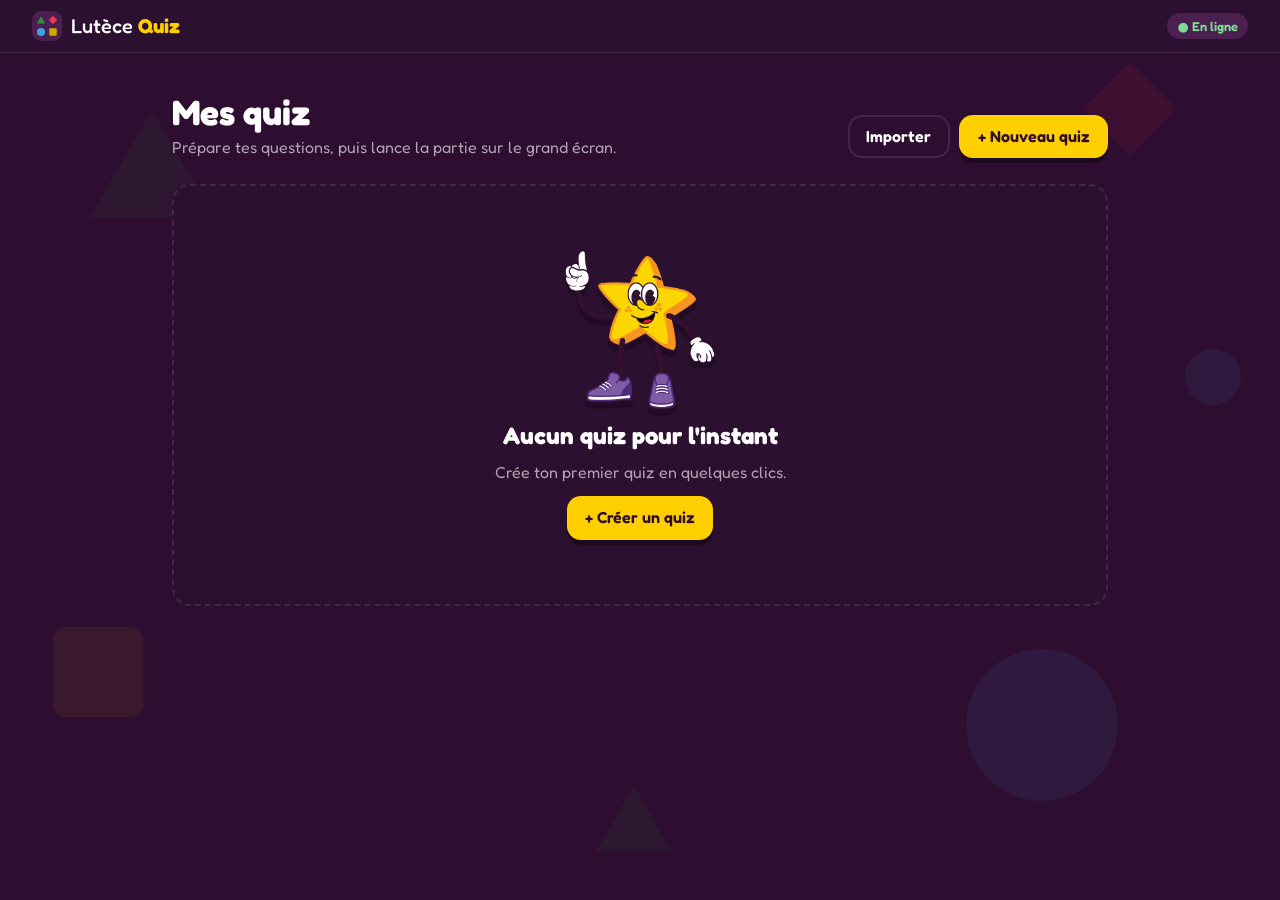
==== index.html @ 1f240696 "Add files via upload" ====
<!doctype html>
<html lang="fr">
<head>
  <meta charset="utf-8">
  <meta name="viewport" content="width=device-width,initial-scale=1">
  <title>Lutèce Quiz · Admin</title>
  <link rel="preconnect" href="https://fonts.googleapis.com">
  <link rel="preconnect" href="https://fonts.gstatic.com" crossorigin>
  <link href="https://fonts.googleapis.com/css2?family=Fredoka:wght@400;500;600;700&display=swap" rel="stylesheet">
  <style>
/* ───────────── Lutèce Quiz · flat & fun ───────────── */
:root {
  --bg: #2e0e30;
  --panel: #2c1030;
  --panel-2: #3d1842;
  --panel-3: #4b2051;
  --line: rgba(255, 255, 255, .10);
  --ink: #fff;
  --muted: rgba(255, 255, 255, .62);
  --accent: #ffcf00;
  --accent-ink: #2e0e30;
  --c-green: #2e8e43;
  --c-red: #e8384f;
  --c-blue: #3fa3e0;
  --c-gold: #cfa800;
  --r: 18px;
  --drop: 0 5px 0 rgba(0, 0, 0, .35);
}
*, *::before, *::after { box-sizing: border-box; }
html, body { margin: 0; }
body {
  min-height: 100vh;
  background: var(--bg);
  color: var(--ink);
  font-family: 'Fredoka', system-ui, sans-serif;
  font-size: 16px;
  line-height: 1.35;
  -webkit-font-smoothing: antialiased;
}
h1, h2, h3 { margin: 0; font-weight: 700; line-height: 1.1; }
p { margin: 0; }
.muted { color: var(--muted); }
.spacer { flex: 1; }
.row { display: flex; gap: .6rem; align-items: center; flex-wrap: wrap; }
.row.end { justify-content: flex-end; }
.ic { width: 1.15em; height: 1.15em; flex: none; }
.shape { width: 1em; height: 1em; flex: none; }

/* décor flottant */
.decor { position: fixed; inset: 0; overflow: hidden; pointer-events: none; z-index: 0; }
.decor span { position: absolute; opacity: .08; animation: drift 16s ease-in-out infinite alternate; }
.decor .shape { width: 100%; height: 100%; }
@keyframes drift { to { transform: translateY(-40px) rotate(30deg); } }
#app, #stage, #bar { position: relative; z-index: 1; }

/* boutons */
.btn {
  font: inherit; font-weight: 600; border: 0; border-radius: 14px;
  padding: .7em 1.15em; background: var(--panel-3); color: var(--ink);
  box-shadow: var(--drop); cursor: pointer; text-decoration: none;
  display: inline-flex; align-items: center; justify-content: center; gap: .5em;
  transition: transform .08s, box-shadow .08s, filter .15s;
}
.btn:hover { filter: brightness(1.1); }
.btn:active { transform: translateY(4px); box-shadow: 0 1px 0 rgba(0, 0, 0, .35); }
.btn.primary { background: var(--accent); color: var(--accent-ink); }
.btn.ghost { background: transparent; box-shadow: inset 0 0 0 2px var(--line); }
.btn.ghost:active { transform: none; }
.btn.sm { padding: .5em .85em; font-size: .9rem; border-radius: 12px; }
.btn.big { width: 100%; font-size: 1.3rem; padding: .85em; }
.btn:disabled { opacity: .35; pointer-events: none; }
.icon-btn {
  font: inherit; border: 0; background: transparent; color: var(--muted);
  width: 36px; height: 36px; border-radius: 10px; display: inline-grid; place-items: center; cursor: pointer;
}
.icon-btn:hover { background: var(--panel-3); color: var(--ink); }
.icon-btn:disabled { opacity: .25; pointer-events: none; }

/* champs */
input, textarea, select {
  font: inherit; color: var(--ink); background: var(--panel-2);
  border: 2px solid transparent; border-radius: 12px; padding: .65em .85em;
  outline: none; width: 100%; transition: border-color .15s;
}
input::placeholder, textarea::placeholder { color: rgba(255, 255, 255, .38); }
input:focus, textarea:focus, select:focus { border-color: var(--accent); }
textarea { resize: vertical; }
select { width: auto; padding: .4em .6em; cursor: pointer; }

/* logo */
.logo { display: inline-grid; grid-template-columns: 1fr 1fr; gap: 2px; width: 30px; height: 30px; padding: 4px; background: var(--panel-3); border-radius: 9px; flex: none; }
.logo i { display: grid; place-items: center; }
.logo .shape { width: 100%; height: 100%; }
.brand { display: flex; align-items: center; gap: .55rem; color: var(--ink); text-decoration: none; font-size: 1.25rem; font-weight: 500; }
.brand b { color: var(--accent); font-weight: 700; }

/* ═════════════ ADMIN ═════════════ */
.topbar {
  position: sticky; top: 0; z-index: 5; display: flex; align-items: center; gap: .8rem;
  padding: .7rem clamp(1rem, 3vw, 2rem); background: var(--panel); border-bottom: 1px solid var(--line);
}
.mode-pill { font-size: .8rem; font-weight: 600; padding: .35em .8em; border-radius: 99px; background: var(--panel-3); white-space: nowrap; }
.mode-pill.firebase { color: #7fdc95; }
.mode-pill.local { color: var(--accent); }
.title-input { flex: 1; max-width: 520px; font-size: 1.15rem; font-weight: 600; background: transparent; }
.title-input:hover { background: var(--panel-2); }
.save-state { font-size: .85rem; color: var(--muted); white-space: nowrap; }

.wrap { max-width: 1000px; margin: 0 auto; padding: clamp(1.2rem, 4vw, 2.5rem) clamp(1rem, 3vw, 2rem) 5rem; }
.list-head { display: flex; justify-content: space-between; align-items: flex-end; gap: 1rem; flex-wrap: wrap; margin-bottom: 1.6rem; }
.list-head h1 { font-size: 2.2rem; margin-bottom: .3rem; }

.grid { display: grid; grid-template-columns: repeat(auto-fill, minmax(280px, 1fr)); gap: 1rem; }
.qz {
  background: var(--panel); border: 1px solid var(--line); border-radius: var(--r); padding: 1.1rem;
  display: flex; flex-direction: column; gap: .55rem; box-shadow: var(--drop); transition: transform .15s;
}
.qz:hover { transform: translateY(-3px); }
.qz-band { display: flex; gap: 6px; margin-bottom: .3rem; }
.qz-band i { width: 30px; height: 30px; border-radius: 8px; display: grid; place-items: center; color: #fff; }
.qz-band .shape { width: 15px; height: 15px; }
.qz h3 { font-size: 1.3rem; overflow-wrap: anywhere; }
.qz-actions { display: flex; align-items: center; gap: .4rem; margin-top: auto; padding-top: .5rem; }
.tag { align-self: flex-start; font-size: .78rem; font-weight: 600; padding: .25em .7em; border-radius: 99px; }
.tag.ok { background: rgba(46, 142, 67, .25); color: #7fdc95; }
.tag.warn { background: rgba(255, 207, 0, .15); color: var(--accent); }
.empty {
  text-align: center; padding: 4rem 1rem; display: grid; justify-items: center; gap: .8rem;
  background: var(--panel); border-radius: var(--r); border: 2px dashed var(--line);
}
.empty .logo { width: 64px; height: 64px; padding: 8px; border-radius: 16px; }

.editor { display: grid; gap: 1.1rem; }
.qe {
  background: var(--panel); border: 1px solid var(--line); border-left: 6px solid var(--accent);
  border-radius: var(--r); padding: 1.1rem; display: grid; gap: .85rem; box-shadow: var(--drop);
}
.qe.incomplete { border-left-color: var(--c-red); }
.qe-head { display: flex; align-items: center; gap: .6rem; flex-wrap: wrap; }
.qnum { width: 34px; height: 34px; border-radius: 10px; background: var(--accent); color: var(--accent-ink); display: grid; place-items: center; font-weight: 700; }
.qe.incomplete .qnum { background: var(--c-red); color: #fff; }
.qe-label { font-weight: 600; }
.mini { display: flex; align-items: center; gap: .3rem; font-size: .9rem; color: var(--muted); }
.mini select { font-size: .9rem; }
.tools { display: flex; }
.qe textarea { font-size: 1.15rem; font-weight: 500; }
.seg { display: inline-flex; background: var(--panel-2); border-radius: 12px; padding: 3px; gap: 3px; flex-wrap: wrap; }
.seg button {
  font: inherit; font-size: .9rem; font-weight: 500; border: 0; background: transparent; color: var(--muted);
  padding: .45em .8em; border-radius: 9px; cursor: pointer; display: inline-flex; align-items: center; gap: .4em;
}
.seg button:hover { color: var(--ink); }
.seg button.on { background: var(--accent); color: var(--accent-ink); }
.media-seg { justify-self: start; }
.media-pick { display: grid; gap: .5rem; }
.drop {
  display: flex; align-items: center; justify-content: center; gap: .6rem; padding: 1.4rem;
  border: 2px dashed rgba(255, 255, 255, .22); border-radius: 14px; color: var(--muted);
  cursor: pointer; text-align: center; transition: .15s;
}
.drop:hover, .drop.over { border-color: var(--accent); color: var(--ink); background: rgba(255, 207, 0, .06); }
.drop .ic { width: 1.6em; height: 1.6em; }
.media-prev { display: flex; gap: .8rem; align-items: center; flex-wrap: wrap; }
.mp { background: #000; border-radius: 12px; overflow: hidden; max-width: 380px; flex: 1 1 240px; min-height: 60px; display: grid; place-items: center; }
.mp img, .mp video { display: block; width: 100%; max-height: 220px; object-fit: contain; }
.mp.is-audio { background: var(--panel-2); padding: .6rem; }
.mp audio { width: 100%; }
.mp-actions { display: flex; flex-direction: column; gap: .4rem; }
.ans-head { display: flex; justify-content: space-between; align-items: center; gap: .6rem; flex-wrap: wrap; font-size: .9rem; }
.answers { display: grid; grid-template-columns: 1fr 1fr; gap: .6rem; }
.ans {
  display: flex; align-items: center; gap: .5rem; background: var(--panel-2);
  border-radius: 14px; padding: .35rem; border: 3px solid var(--c); transition: background .15s;
}
.ans-shape { width: 40px; height: 40px; border-radius: 10px; background: var(--c); color: #fff; display: grid; place-items: center; flex: none; }
.ans-shape .shape { width: 20px; height: 20px; }
.ans input { background: transparent; padding: .5em .4em; border: 0; }
.ans .check {
  flex: none; width: 38px; height: 38px; border-radius: 50%; border: 2px solid rgba(255, 255, 255, .3);
  background: transparent; color: transparent; display: grid; place-items: center; cursor: pointer;
}
.ans .check:hover { border-color: #fff; color: rgba(255, 255, 255, .5); }
.ans.is-correct { background: var(--c); }
.ans.is-correct .ans-shape { background: rgba(0, 0, 0, .18); }
.ans.is-correct .check { background: #fff; border-color: #fff; color: var(--c); }
.ans.is-correct input::placeholder { color: rgba(255, 255, 255, .7); }
.add-q {
  font: inherit; font-size: 1.05rem; font-weight: 600; padding: 1.1rem; border-radius: var(--r);
  border: 2px dashed rgba(255, 255, 255, .22); background: transparent; color: var(--muted); cursor: pointer;
}
.add-q:hover { border-color: var(--accent); color: var(--accent); }

.modal {
  border: 0; border-radius: 22px; background: var(--panel); color: var(--ink); padding: 1.6rem;
  width: min(440px, calc(100vw - 32px)); box-shadow: 0 20px 60px rgba(0, 0, 0, .5);
}
.modal::backdrop { background: rgba(20, 4, 22, .7); }
.modal form { display: grid; gap: 1rem; }
.field { display: grid; gap: .4rem; }
.field > span { font-size: .9rem; color: var(--muted); }
.stepper { display: flex; gap: .4rem; }
.stepper button { font: inherit; font-size: 1.3rem; width: 48px; flex: none; border: 0; border-radius: 12px; background: var(--panel-3); color: var(--ink); cursor: pointer; }
.stepper input { text-align: center; font-size: 1.2rem; font-weight: 600; }
.presets { display: flex; gap: .4rem; }
.chip { font: inherit; border: 0; border-radius: 99px; padding: .35em .9em; background: var(--panel-2); color: var(--ink); cursor: pointer; }
.chip:hover { background: var(--panel-3); }

.toast {
  position: fixed; left: 50%; bottom: 24px; transform: translateX(-50%); z-index: 50;
  background: var(--accent); color: var(--accent-ink); font-weight: 600; padding: .7em 1.2em;
  border-radius: 12px; box-shadow: var(--drop);
}

@media (max-width: 640px) {
  .answers { grid-template-columns: 1fr; }
  .brand span, .save-state { display: none; }
}

/* ═════════════ HOST (grand écran) ═════════════ */
body.host { height: 100vh; height: 100dvh; overflow: hidden; display: grid; grid-template-rows: minmax(0, 1fr) auto; }
#stage { padding: clamp(1rem, 2.5vw, 2.5rem); min-height: 0; display: grid; }
#bar {
  display: flex; justify-content: space-between; align-items: center; gap: 1rem;
  padding: .6rem 1.2rem; background: var(--panel); border-top: 1px solid var(--line);
}
.bar-l, .bar-r { display: flex; align-items: center; gap: .8rem; }
.bar-code { font-weight: 700; letter-spacing: .15em; color: var(--accent); font-size: 1.1rem; }
.center-msg { place-self: center; text-align: center; display: grid; gap: 1rem; justify-items: center; }

.lobby { display: grid; grid-template-columns: auto 1fr; gap: clamp(1.5rem, 3vw, 3rem); min-height: 0; }
.lobby-join {
  background: var(--panel); border: 1px solid var(--line); border-radius: 28px; box-shadow: var(--drop);
  padding: clamp(1.2rem, 2vw, 2rem); display: grid; justify-items: center; align-content: center; gap: 1rem; text-align: center;
}
.eyebrow { font-size: clamp(1rem, 1.4vw, 1.4rem); font-weight: 600; }
.qr { background: #fff; padding: 14px; border-radius: 20px; line-height: 0; }
.qr svg { width: clamp(170px, 21vw, 320px); height: auto; display: block; }
.room-code { display: flex; gap: .4rem; }
.room-code span {
  width: clamp(48px, 4.5vw, 76px); height: clamp(58px, 5.4vw, 90px); display: grid; place-items: center;
  background: var(--accent); color: var(--accent-ink); font-weight: 700; font-size: clamp(2rem, 3.4vw, 3.6rem);
  border-radius: 14px; box-shadow: var(--drop);
}
.demo-note { font-size: .9rem; color: var(--accent); display: grid; gap: .5rem; justify-items: center; max-width: 320px; }
.lobby-side { display: flex; flex-direction: column; gap: 1rem; min-height: 0; }
.lobby-title { font-size: clamp(2rem, 4.4vw, 4.6rem); }
.pcount { font-size: clamp(1.2rem, 1.8vw, 1.8rem); color: var(--muted); }
.pcount b { color: var(--ink); font-size: 1.6em; margin-right: .15em; }
.chips { display: flex; flex-wrap: wrap; gap: .6rem; align-content: flex-start; overflow: auto; padding-bottom: 8px; }
.chip-p {
  font: inherit; font-size: clamp(1rem, 1.5vw, 1.5rem); font-weight: 600; border: 0; border-radius: 99px;
  padding: .3em .9em .3em .3em; background: var(--panel-3); color: #fff; cursor: pointer; box-shadow: var(--drop);
  display: inline-flex; gap: .4em; align-items: center;
}
.chip-p .ic { width: 0; opacity: 0; transition: .15s; }
.chip-p:hover .ic { width: 1em; opacity: 1; }
.chip-p.new { animation: bounce-in .45s cubic-bezier(.3, 1.6, .5, 1); }
@keyframes bounce-in { from { transform: scale(0); } }
.waiting { font-size: clamp(1.1rem, 1.6vw, 1.6rem); color: var(--muted); animation: pulse 1.6s infinite; }
@keyframes pulse { 50% { opacity: .4; } }

.qs { display: grid; grid-template-rows: auto auto minmax(0, 1fr) auto; gap: clamp(.7rem, 1.5vw, 1.4rem); min-height: 0; }
.qs-top { display: flex; gap: .6rem; }
.pill { background: var(--panel-3); padding: .35em .9em; border-radius: 99px; font-weight: 600; font-size: clamp(.9rem, 1.1vw, 1.15rem); }
.pill.gold { background: var(--accent); color: var(--accent-ink); }
.qs-text {
  background: #fff; color: var(--bg); text-align: center; padding: .55em 1em; border-radius: 22px;
  font-size: clamp(1.5rem, 3.2vw, 3.4rem); box-shadow: var(--drop); animation: drop-in .4s cubic-bezier(.3, 1.4, .5, 1);
}
@keyframes drop-in { from { transform: translateY(-20px); opacity: 0; } }
.qs-mid { display: grid; grid-template-columns: auto minmax(0, 1fr) auto; align-items: center; gap: clamp(1rem, 2vw, 2rem); min-height: 0; }
.qs-media { position: relative; height: 100%; min-height: 0; display: grid; place-items: center; }
/* l'image/vidéo est contenue dans sa zone : elle ne déborde jamais sous la question ou les réponses */
.qs-media > img, .qs-media > video, .qs-media > .star { position: absolute; inset: 0; width: 100%; height: 100%; object-fit: contain; display: block; }
.qs-media > img, .qs-media > video { border-radius: 18px; }
.qs-media > .star { animation: bob 2.4s ease-in-out infinite; padding: 2% 0; }
.qs-deco .logo { width: clamp(80px, 10vw, 150px); height: clamp(80px, 10vw, 150px); padding: 12px; gap: 6px; border-radius: 28px; animation: bob 2.4s ease-in-out infinite; }
.audio-viz { display: grid; place-items: center; }
.eq { display: flex; align-items: flex-end; gap: 10px; height: clamp(80px, 14vh, 160px); }
.eq i { width: clamp(16px, 1.8vw, 28px); border-radius: 8px; background: var(--accent); animation: eq 1s ease-in-out infinite alternate; }
.eq i:nth-child(2) { background: var(--c-red); animation-delay: -.3s; }
.eq i:nth-child(3) { background: var(--c-blue); animation-delay: -.6s; }
.eq i:nth-child(4) { background: var(--c-green); animation-delay: -.15s; }
.eq i:nth-child(5) { animation-delay: -.45s; }
@keyframes eq { from { height: 20%; } to { height: 100%; } }
.qs.revealed .eq i { animation-play-state: paused; }

.timer { position: relative; width: clamp(90px, 10vw, 150px); aspect-ratio: 1; display: grid; place-items: center; }
.timer svg { position: absolute; inset: 0; transform: rotate(-90deg); }
.timer circle { fill: none; stroke-width: 9; }
.timer .track { stroke: rgba(255, 255, 255, .12); }
.timer .prog { stroke: var(--accent); stroke-linecap: round; stroke-dasharray: 276.5; transition: stroke-dashoffset .1s linear, stroke .3s; }
.timer span { font-size: clamp(2rem, 3.6vw, 3.8rem); font-weight: 700; }
.timer.hurry .prog { stroke: var(--c-red); }
.timer.hurry span { color: var(--c-red); animation: pulse .5s infinite; }
.timer.done { opacity: .25; }
.acount { display: grid; justify-items: center; width: clamp(90px, 10vw, 150px); }
.acount b { font-size: clamp(2.4rem, 4.4vw, 4.6rem); line-height: 1; }
.acount span { color: var(--muted); }

.tiles { display: grid; grid-template-columns: 1fr 1fr; gap: clamp(.5rem, 1vw, 1rem); }
.tiles.n3 { grid-template-columns: repeat(3, 1fr); }
.tile {
  position: relative; background: var(--c); border-radius: 18px; color: #fff;
  padding: clamp(.8rem, 1.4vw, 1.4rem) clamp(1rem, 1.6vw, 1.6rem); display: flex; align-items: center; gap: 1rem;
  font-size: clamp(1.2rem, 2.1vw, 2.3rem); font-weight: 600; box-shadow: 0 6px 0 rgba(0, 0, 0, .28);
  min-height: clamp(64px, 10vh, 120px); transition: opacity .3s, transform .3s; animation: tile-in .35s backwards;
}
.tile:nth-child(2) { animation-delay: .06s; }
.tile:nth-child(3) { animation-delay: .12s; }
.tile:nth-child(4) { animation-delay: .18s; }
@keyframes tile-in { from { transform: scale(.85); opacity: 0; } }
.tile > .shape { width: 1.4em; height: 1.4em; }
.tile .ok-badge { margin-left: auto; width: 1.6em; height: 1.6em; background: #fff; color: var(--c); border-radius: 50%; display: grid; place-items: center; animation: bounce-in .4s cubic-bezier(.3, 1.6, .5, 1); }
.tile .ok-badge .ic { width: 70%; height: 70%; stroke-width: 3.5; }
.qs.revealed .tile.wrong { opacity: .22; transform: scale(.97); }

.bars { display: flex; align-items: flex-end; justify-content: center; gap: clamp(.6rem, 1.5vw, 1.6rem); height: 100%; width: 100%; max-width: 720px; }
.bar-col { flex: 1; display: flex; flex-direction: column; align-items: center; justify-content: flex-end; height: 100%; }
.bar-col b { font-size: clamp(1.4rem, 2.4vw, 2.6rem); margin-bottom: .3rem; }
.bar-fill { width: 100%; background: var(--c); border-radius: 12px 12px 0 0; height: calc(var(--h) * 70%); min-height: 8px; transform-origin: bottom; animation: grow .6s cubic-bezier(.3, 1.3, .5, 1); }
@keyframes grow { from { transform: scaleY(0); } }
.bar-shape { width: 100%; background: var(--c); border-radius: 0 0 12px 12px; display: flex; justify-content: center; align-items: center; gap: .4em; padding: .45em; color: #fff; font-size: clamp(1rem, 1.6vw, 1.6rem); box-shadow: inset 0 3px 0 rgba(0, 0, 0, .18); }
.bar-shape .ic { stroke-width: 3.5; }
.bar-col:not(.right) { opacity: .4; }

.lb { display: grid; align-content: center; justify-items: center; gap: 1.5rem; width: 100%; }
.big-title { font-size: clamp(2.4rem, 4.6vw, 4.8rem); background: #fff; color: var(--bg); padding: .15em .8em; border-radius: 20px; box-shadow: var(--drop); animation: drop-in .4s cubic-bezier(.3, 1.4, .5, 1); }
.lb-list { list-style: none; margin: 0; padding: 0; width: min(1000px, 100%); display: grid; gap: .7rem; }
.lb-list li {
  display: grid; grid-template-columns: auto 1fr auto auto; align-items: center; gap: 1.2rem;
  background: var(--panel-3); padding: .55em 1.1em; border-radius: 16px; font-size: clamp(1.3rem, 2.2vw, 2.4rem);
  font-weight: 600; box-shadow: var(--drop); animation: slide-in .45s calc(var(--i) * .08s) backwards cubic-bezier(.3, 1.3, .5, 1);
}
.lb-list li.first { background: var(--accent); color: var(--accent-ink); }
.lb-rank { width: 1.6em; height: 1.6em; border-radius: 10px; background: rgba(0, 0, 0, .2); display: grid; place-items: center; }
.lb-name { overflow: hidden; text-overflow: ellipsis; white-space: nowrap; }
.lb-name em { font-style: normal; font-size: .5em; margin-left: .7em; padding: .2em .6em; border-radius: 99px; background: rgba(255, 255, 255, .16); vertical-align: middle; }
.first .lb-name em { background: rgba(0, 0, 0, .12); }
.lb-gain { font-size: .7em; color: #7fdc95; }
.first .lb-gain { color: var(--c-green); }
@keyframes slide-in { from { transform: translateX(-60px); opacity: 0; } }

.end { display: grid; align-content: end; justify-items: center; gap: 1.5rem; width: 100%; min-height: 0; }
.podium { display: flex; align-items: flex-end; gap: clamp(.6rem, 1.5vw, 1.5rem); }
.pod { display: grid; justify-items: center; gap: .4rem; width: clamp(160px, 18vw, 280px); visibility: hidden; }
.pod-name { font-size: clamp(1.3rem, 2.4vw, 2.6rem); font-weight: 700; text-align: center; overflow-wrap: anywhere; }
.pod-score { color: var(--muted); font-size: clamp(1rem, 1.5vw, 1.5rem); }
.pod-block { width: 100%; border-radius: 18px 18px 0 0; display: grid; place-items: start center; padding-top: .5rem; font-size: clamp(2.6rem, 5vw, 5.4rem); font-weight: 700; color: #fff; box-shadow: inset 0 -10px 0 rgba(0, 0, 0, .15); }
.p1 .pod-block { height: clamp(150px, 32vh, 340px); background: var(--accent); color: var(--accent-ink); }
.p2 .pod-block { height: clamp(110px, 23vh, 250px); background: var(--c-blue); }
.p3 .pod-block { height: clamp(80px, 16vh, 180px); background: var(--c-red); }
@keyframes rise { from { transform: translateY(100%); opacity: 0; } }
.rest { list-style: none; margin: 0; padding: 0; display: flex; flex-wrap: wrap; justify-content: center; gap: .5rem; visibility: hidden; }
.rest li { background: var(--panel-3); border-radius: 12px; padding: .35em .8em; font-size: clamp(.9rem, 1.2vw, 1.2rem); }
.rest li b { color: var(--accent); margin-left: .5em; }
.confetti { position: fixed; inset: 0; pointer-events: none; overflow: hidden; z-index: 2; }
.confetti i { position: absolute; top: -30px; width: 12px; height: 18px; border-radius: 3px; animation: fall linear infinite; }
@keyframes fall { to { transform: translateY(115vh) rotate(720deg); } }

/* ═════════════ JOUEUR (mobile) ═════════════ */
body.player { min-height: 100vh; min-height: 100dvh; display: flex; flex-direction: column; transition: background .35s; }
body.player #app { flex: 1; display: flex; flex-direction: column; }
body.player[data-res="ok"] { background: var(--c-green); }
body.player[data-res="ko"] { background: var(--c-red); }
body.player[data-res] .decor { display: none; }
.join { margin: auto; width: min(380px, 100%); padding: 1.5rem; display: grid; gap: .9rem; justify-items: center; text-align: center; }
.join .logo { width: 72px; height: 72px; padding: 9px; gap: 4px; border-radius: 20px; }
.join h1 { font-size: 2.2rem; font-weight: 500; }
.join h1 b { color: var(--accent); }
.join input { text-align: center; font-size: 1.25rem; font-weight: 600; padding: .8em; }
.code-in { letter-spacing: .3em; text-transform: uppercase; }
.err { color: #ff8a9a; min-height: 1.3em; font-weight: 500; }
.p-head { display: flex; justify-content: space-between; align-items: center; gap: 1rem; padding: .8rem 1rem; background: rgba(0, 0, 0, .2); font-weight: 600; }
.p-name { overflow: hidden; text-overflow: ellipsis; white-space: nowrap; }
.p-score { background: var(--accent); color: var(--accent-ink); padding: .25em .75em; border-radius: 99px; white-space: nowrap; }
.p-center { flex: 1; display: grid; place-content: center; justify-items: center; text-align: center; gap: .8rem; padding: 1.5rem; }
.p-center h1 { font-size: 1.9rem; }
.p-center p { font-size: 1.15rem; color: rgba(255, 255, 255, .82); }
.avatar { width: 110px; height: 110px; border-radius: 30px; background: var(--c); display: grid; place-items: center; font-size: 3.4rem; font-weight: 700; box-shadow: var(--drop); animation: bounce-in .5s cubic-bezier(.3, 1.6, .5, 1); }
.dots { display: flex; gap: .5rem; margin-top: .5rem; }
.dots i { width: 12px; height: 12px; border-radius: 50%; background: var(--accent); animation: bob 1s infinite; }
.dots i:nth-child(2) { animation-delay: .15s; }
.dots i:nth-child(3) { animation-delay: .3s; }
@keyframes bob { 50% { transform: translateY(-8px); } }
.p-q { flex: 1; display: flex; flex-direction: column; gap: .7rem; padding: .8rem; }
.p-qtop { display: flex; justify-content: space-between; align-items: center; font-weight: 600; color: var(--muted); }
.p-cd { background: var(--panel-3); color: var(--ink); min-width: 2.6em; text-align: center; border-radius: 99px; padding: .1em .6em; }
.p-qtext { font-size: 1.1rem; font-weight: 500; text-align: center; }
.p-btns { flex: 1; display: grid; grid-template-columns: 1fr 1fr; gap: .7rem; }
.p-btns.n2 { grid-template-columns: 1fr; }
.p-btns.n3 button:last-child { grid-column: span 2; }
.p-btns button {
  font: inherit; border: 0; border-radius: 20px; background: var(--c); color: #fff;
  display: flex; flex-direction: column; align-items: center; justify-content: center; gap: .5rem;
  padding: .8rem; font-size: 1.05rem; font-weight: 600; box-shadow: 0 6px 0 rgba(0, 0, 0, .3);
  cursor: pointer; -webkit-tap-highlight-color: transparent; transition: transform .08s, box-shadow .08s;
}
.p-btns button:active { transform: translateY(4px) scale(.98); box-shadow: 0 2px 0 rgba(0, 0, 0, .3); }
.p-btns .shape { width: 3.2rem; height: 3.2rem; }
.p-btns span { line-height: 1.15; overflow-wrap: anywhere; }
.sent { width: 120px; height: 120px; border-radius: 30px; background: var(--c); display: grid; place-items: center; color: #fff; box-shadow: var(--drop); animation: bounce-in .45s cubic-bezier(.3, 1.6, .5, 1); }
.sent .shape { width: 56px; height: 56px; }
.res { width: 120px; height: 120px; border-radius: 50%; background: #fff; display: grid; place-items: center; animation: bounce-in .5s cubic-bezier(.3, 1.6, .5, 1); }
.res .ic { width: 64px; height: 64px; stroke-width: 3.2; }
.res.ok { color: var(--c-green); }
.res.ko { color: var(--c-red); }
.p-center .gain { font-size: 2.4rem; font-weight: 700; color: #fff; background: rgba(0, 0, 0, .18); padding: .1em .6em; border-radius: 16px; }
.p-center .streak { font-weight: 600; color: var(--accent); }
.rank-big { font-size: 5rem; font-weight: 700; color: var(--accent); line-height: 1; }
.medal { width: 120px; height: 120px; border-radius: 50%; display: grid; place-items: center; font-size: 3.4rem; font-weight: 700; box-shadow: var(--drop); animation: bounce-in .6s cubic-bezier(.3, 1.6, .5, 1); }

@media (prefers-reduced-motion: reduce) {
  *, *::before, *::after { animation-duration: .01ms !important; animation-iteration-count: 1 !important; transition-duration: .01ms !important; }
}


/* ═════════════ Mascotte, avatars & nouvelles étapes ═════════════ */
.star { display: block; height: auto; user-select: none; -webkit-user-drag: none; filter: drop-shadow(0 6px 0 rgba(0, 0, 0, .22)); }
.av { display: block; width: 1.7em; height: 1.7em; border-radius: 50%; object-fit: cover; background: var(--panel-2); flex: none; }
.row.nowrap { flex-wrap: nowrap; }
.empty-star { width: 150px; animation: bob 2.4s ease-in-out infinite; }
.msg-star { width: 160px; }

/* admin : vidéo */
.video-note { display: flex; gap: .6rem; align-items: center; font-size: .88rem; color: var(--muted); background: var(--panel-2); border-radius: 12px; padding: .6rem .8rem; }
.video-note .ic { color: var(--accent); }
.answer-media { display: grid; gap: .5rem; padding: .8rem; border: 2px dashed rgba(255, 255, 255, .14); border-radius: 14px; justify-items: start; }
.answer-media > * { width: 100%; }
.answer-media > .btn { width: auto; }
.am-label { font-weight: 600; font-size: .95rem; }

/* host : lobby */
.lobby-side { position: relative; }
.lobby-star { position: absolute; right: 0; bottom: 0; height: clamp(150px, 32vh, 320px); width: auto; animation: bob 2.4s ease-in-out infinite; pointer-events: none; }
.chips { padding-right: clamp(120px, 18vw, 260px); }

/* host : vidéo question */
.qs.video-mode { grid-template-rows: auto auto minmax(0, 1fr); }
.qs.video-mode .qs-mid, .qs.show-av .qs-mid { grid-template-columns: minmax(0, 1fr); }
.qs.video-mode .qs-media > video { border-radius: 22px; background: #000; }
.qs.show-av .timer, .qs.show-av .acount { display: none; }
.qs.show-av .qs-media > video { background: #000; }
.play-overlay { position: absolute; z-index: 2; width: 120px; height: 120px; border-radius: 50%; border: 0; background: var(--accent); color: var(--accent-ink); cursor: pointer; display: grid; place-items: center; box-shadow: var(--drop); }
.play-overlay .ic { width: 56px; height: 56px; }

/* host : classement top 10 */
.lb-head { display: flex; align-items: center; gap: 1rem; }
.lb-star { height: clamp(90px, 14vh, 150px); width: auto; }
.lb-list.two-cols { width: min(1400px, 100%); grid-template-columns: 1fr 1fr; grid-template-rows: repeat(5, auto); grid-auto-flow: column; column-gap: 1.2rem; }
.lb-list li { grid-template-columns: auto auto 1fr auto; gap: .9rem; }
.lb-list.two-cols li { font-size: clamp(1.1rem, 1.8vw, 2rem); }
.lb-av { width: 1.5em; height: 1.5em; border: 3px solid rgba(255, 255, 255, .25); }
.lb-name em { color: #7fdc95; background: transparent; padding: 0; }

/* host : podium progressif */
.end-head { display: flex; align-items: center; gap: 1rem; }
.end-star { height: clamp(90px, 14vh, 150px); width: auto; }
.end-star.cheer { animation: bounce-in .5s cubic-bezier(.3, 1.6, .5, 1), bob 1.2s .5s ease-in-out infinite; }
.pod.shown { visibility: visible; }
.pod.shown .pod-block { animation: rise .7s cubic-bezier(.3, 1.3, .5, 1) backwards; }
.pod.shown .pod-who { animation: bounce-in .5s .55s cubic-bezier(.3, 1.6, .5, 1) backwards; }
.pod-who { display: grid; justify-items: center; gap: .25rem; }
.pod-av { width: clamp(70px, 8vw, 130px); height: clamp(70px, 8vw, 130px); border: 5px solid #fff; box-shadow: var(--drop); }
.p1 .pod-av { border-color: var(--accent); width: clamp(90px, 10vw, 160px); height: clamp(90px, 10vw, 160px); }
.rest.shown { visibility: visible; animation: drop-in .5s; }
.rest li { display: flex; align-items: center; gap: .4em; }
.rest .av { width: 1.5em; height: 1.5em; }
.confetti i.b { top: 0; animation: burst ease-out forwards; animation-delay: 0s; }
@keyframes burst {
  0% { transform: translate(0, 0) rotate(0); opacity: 1; }
  55% { transform: translate(var(--dx), var(--dy)) rotate(var(--r)); opacity: 1; }
  100% { transform: translate(var(--dx), calc(var(--dy) + 70vh)) rotate(calc(var(--r) * 2)); opacity: 0; }
}

/* joueur */
.join-star { width: 150px; margin-bottom: -.4rem; animation: bob 1.4s ease-in-out infinite; }
.p-head .av { width: 34px; height: 34px; }
.p-head { justify-content: flex-start; }
.p-head .p-name { flex: 1; }
.p-qn { color: var(--muted); font-size: .9rem; }
.p-star { width: 150px; animation: bob 2.4s ease-in-out infinite; }
.p-star.sm { width: 90px; }
.p-lobby { flex: 1; display: flex; flex-direction: column; gap: 1rem; padding: 1rem; }
.p-me { display: flex; align-items: center; gap: 1rem; }
.p-me h1 { font-size: 1.5rem; }
.p-me p { color: var(--muted); margin-top: .25rem; }
.av-big { width: 96px; height: 96px; border: 4px solid var(--accent); box-shadow: var(--drop); animation: bounce-in .4s cubic-bezier(.3, 1.6, .5, 1); }
.av-grid { display: grid; grid-template-columns: repeat(5, 1fr); gap: .6rem; }
.av-grid button { border: 0; padding: 0; background: none; border-radius: 50%; cursor: pointer; aspect-ratio: 1; -webkit-tap-highlight-color: transparent; transition: transform .12s; }
.av-grid button .av { width: 100%; height: 100%; border: 3px solid transparent; opacity: .75; transition: .12s; }
.av-grid button.on { transform: scale(1.08); }
.av-grid button.on .av { border-color: var(--accent); opacity: 1; box-shadow: 0 0 0 3px rgba(255, 207, 0, .3); }
.bar-brand { font-weight: 500; } .bar-brand b { color: var(--accent); }
.net-error { position: fixed; left: 50%; top: 50%; transform: translate(-50%, -50%); z-index: 100; width: min(440px, calc(100vw - 32px)); display: grid; gap: .5rem; text-align: center; background: var(--c-red); color: #fff; padding: 1.4rem; border-radius: 20px; box-shadow: var(--drop); }
.net-error b { font-size: 1.3rem; }
.net-error small { opacity: .75; overflow-wrap: anywhere; }

</style>
</head>
<body class="admin">
  <div id="app"></div>
  <script src="config.js"></script>
  <script type="module">
// js/ui.js
var COLORS = ["#2e8e43", "#e8384f", "#3fa3e0", "#cfa800"];
var SHAPES = [
  '<path d="M12 3.2 22 20.5H2z"/>',
  '<path d="M12 1.8 22.2 12 12 22.2 1.8 12z"/>',
  '<circle cx="12" cy="12" r="9.6"/>',
  '<rect x="3" y="3" width="18" height="18" rx="2.5"/>'
];
var shape = (i, cls = "") => `<svg class="shape ${cls}" viewBox="0 0 24 24" fill="currentColor" aria-hidden="true">${SHAPES[i % 4]}</svg>`;
var ic = (d) => `<svg class="ic" viewBox="0 0 24 24" fill="none" stroke="currentColor" stroke-width="2.2" stroke-linecap="round" stroke-linejoin="round" aria-hidden="true">${d}</svg>`;
var ICON = {
  trash: ic('<path d="M4 7h16M10 11v6M14 11v6M6 7l1 13h10l1-13M9 7V4h6v3"/>'),
  dup: ic('<rect x="8" y="8" width="12" height="12" rx="2"/><path d="M16 8V5a1 1 0 0 0-1-1H5a1 1 0 0 0-1 1v10a1 1 0 0 0 1 1h3"/>'),
  download: ic('<path d="M12 4v11M7 10l5 5 5-5M5 20h14"/>'),
  up: ic('<path d="M12 19V5M6 11l6-6 6 6"/>'),
  down: ic('<path d="M12 5v14M6 13l6 6 6-6"/>'),
  check: ic('<path d="M5 12.5 10 17l9-10"/>'),
  x: ic('<path d="M6 6l12 12M18 6 6 18"/>'),
  image: ic('<rect x="3" y="4" width="18" height="16" rx="2"/><circle cx="9" cy="10" r="2"/><path d="m21 16-5-5-9 9"/>'),
  video: ic('<rect x="3" y="5" width="13" height="14" rx="2"/><path d="m16 10 5-3v10l-5-3"/>'),
  audio: ic('<path d="M9 18V6l10-2v12"/><circle cx="6.5" cy="18" r="2.5"/><circle cx="16.5" cy="16" r="2.5"/>'),
  text: ic('<path d="M5 6h14M12 6v13M9 19h6"/>'),
  back: ic('<path d="M15 5l-7 7 7 7"/>'),
  next: ic('<path d="M9 5l7 7-7 7"/>'),
  play: ic('<path d="M7 5v14l11-7z" fill="currentColor"/>'),
  full: ic('<path d="M4 9V4h5M20 9V4h-5M4 15v5h5M20 15v5h-5"/>')
};
var esc = (s) => String(s ?? "").replace(/[&<>"']/g, (c) => ({ "&": "&amp;", "<": "&lt;", ">": "&gt;", '"': "&quot;", "'": "&#39;" })[c]);
var $ = (s, r = document) => r.querySelector(s);
var $$ = (s, r = document) => [...r.querySelectorAll(s)];
function uid(n = 10) {
  const a = "abcdefghijkmnpqrstuvwxyz23456789";
  return [...crypto.getRandomValues(new Uint8Array(n))].map((x) => a[x % a.length]).join("");
}
var star = (pose, cls = "") => `<img class="star ${cls}" src="img/star-${pose}.png" alt="" draggable="false">`;
var logo = () => `<span class="logo">${[0, 1, 2, 3].map((i) => `<i style="color:${COLORS[i]}">${shape(i)}</i>`).join("")}</span>`;
function decor() {
  if ($(".decor")) return;
  const d = document.createElement("div");
  d.className = "decor";
  const items = [[0, 6, 10, 150, 0], [1, 84, 6, 110, 3], [2, 74, 70, 190, 6], [3, 3, 68, 120, 9], [0, 46, 86, 90, 12], [2, 92, 38, 70, 4], [1, 30, 30, 60, 7]];
  d.innerHTML = items.map(([s, x, y, size, delay]) => `<span style="left:${x}%;top:${y}%;width:${size}px;height:${size}px;color:${COLORS[s]};animation-delay:-${delay}s">${shape(s)}</span>`).join("");
  document.body.prepend(d);
}
function toast(msg) {
  const t = document.createElement("div");
  t.className = "toast";
  t.textContent = msg;
  document.body.append(t);
  setTimeout(() => t.remove(), 2200);
}

// js/store.js
var dbp = null;
function open() {
  return dbp ??= new Promise((res, rej) => {
    const r = indexedDB.open("quizlive", 1);
    r.onupgradeneeded = () => {
      r.result.createObjectStore("quizzes", { keyPath: "id" });
      r.result.createObjectStore("media", { keyPath: "id" });
    };
    r.onsuccess = () => res(r.result);
    r.onerror = () => rej(r.error);
  });
}
async function tx(store, mode, fn) {
  const d = await open();
  return new Promise((res, rej) => {
    const t = d.transaction(store, mode);
    const req = fn(t.objectStore(store));
    t.oncomplete = () => res(req?.result);
    t.onerror = () => rej(t.error);
  });
}
var listQuizzes = async () => (await tx("quizzes", "readonly", (s) => s.getAll())).sort((a, b) => b.updatedAt - a.updatedAt);
var getQuiz = (id) => tx("quizzes", "readonly", (s) => s.get(id));
var saveQuiz = (q) => {
  q.updatedAt = Date.now();
  return tx("quizzes", "readwrite", (s) => s.put(q));
};
var getMedia = (id) => tx("media", "readonly", (s) => s.get(id));
var deleteMedia = (id) => tx("media", "readwrite", (s) => s.delete(id));
async function putMedia(blob) {
  const id = uid(14);
  await tx("media", "readwrite", (s) => s.put({ id, blob, type: blob.type, name: blob.name || "" }));
  return id;
}
async function deleteQuiz(id) {
  const q = await getQuiz(id);
  if (q) {
    for (const qq of q.questions) for (const k of SLOTS) if (qq[k]?.id) await deleteMedia(qq[k].id);
  }
  return tx("quizzes", "readwrite", (s) => s.delete(id));
}
var SLOTS = ["media", "answerMedia"];
var newQuestion = () => ({
  id: uid(),
  text: "",
  media: null,
  answerMedia: null,
  answers: [{ text: "" }, { text: "" }, { text: "" }, { text: "" }],
  correct: 0,
  time: 20,
  points: 1,
  tf: false
});
var newQuiz = (title, n) => ({ id: uid(), title, questions: Array.from({ length: n }, newQuestion), updatedAt: Date.now() });
function questionIssues(qq) {
  const m = [];
  if (!qq.text.trim()) m.push("texte");
  if (qq.answers.some((a) => !a.text.trim())) m.push("r\xE9ponses");
  if (qq.media && !qq.media.id && !qq.media.url) m.push("m\xE9dia");
  if (qq.answerMedia && !qq.answerMedia.id && !qq.answerMedia.url) m.push("vid\xE9o r\xE9ponse");
  return m;
}
var issues = (q) => q.questions.map((qq, i) => ({ i, m: questionIssues(qq) })).filter((x) => x.m.length);
async function mediaURL(media) {
  if (!media) return null;
  if (media.url) return media.url;
  if (media.id) {
    const m = await getMedia(media.id);
    return m ? URL.createObjectURL(m.blob) : null;
  }
  return null;
}
async function cloneMedia(qq) {
  for (const k of SLOTS) if (qq[k]?.id) {
    const m = await getMedia(qq[k].id);
    qq[k].id = m ? await putMedia(m.blob) : null;
  }
}
async function duplicateQuestion(qq) {
  const c = structuredClone(qq);
  c.id = uid();
  await cloneMedia(c);
  return c;
}
async function duplicateQuiz(q) {
  const c = structuredClone(q);
  c.id = uid();
  c.title = `${q.title} (copie)`;
  for (const qq of c.questions) {
    qq.id = uid();
    await cloneMedia(qq);
  }
  await saveQuiz(c);
  return c;
}
var toDataURL = (b) => new Promise((res, rej) => {
  const r = new FileReader();
  r.onload = () => res(r.result);
  r.onerror = rej;
  r.readAsDataURL(b);
});
async function exportQuiz(q) {
  const copy = structuredClone(q);
  for (const qq of copy.questions) {
    for (const k of SLOTS) {
      if (!qq[k]?.id) continue;
      const m = await getMedia(qq[k].id);
      if (m) qq[k].data = await toDataURL(m.blob);
      delete qq[k].id;
    }
  }
  return JSON.stringify({ format: "quizlive", version: 1, quiz: copy });
}
async function importQuiz(text) {
  const j = JSON.parse(text);
  const q = j.quiz || j;
  if (!q || !Array.isArray(q.questions)) throw new Error("Fichier invalide");
  q.id = uid();
  for (const qq of q.questions) {
    qq.id = uid();
    for (const k of SLOTS) {
      if (!qq[k]?.data) continue;
      const blob = await (await fetch(qq[k].data)).blob();
      qq[k].id = await putMedia(blob);
      delete qq[k].data;
    }
  }
  await saveQuiz(q);
  return q;
}

// js/config.js
var C = window.LUTECE_CONFIG || {};
var FIREBASE_CONFIG = C.firebase || {};
var LEADERBOARD_EVERY = C.leaderboardEvery || 5;
var AVATAR_COUNT = C.avatarCount || 30;

// js/net.js
var MODE = FIREBASE_CONFIG && FIREBASE_CONFIG.databaseURL ? "firebase" : "local";

// js/admin.js
decor();
var app = $("#app");
var quiz = null;
var saveTimer = null;
var urlCache = /* @__PURE__ */ new Map();
var TIMES = [5, 10, 15, 20, 30, 45, 60, 90, 120];
var POINTS = [[1, "Points normaux"], [2, "Points doubles"], [0, "Sans points"]];
var MEDIA_TYPES = [["none", "Texte seul", ICON.text], ["image", "Image", ICON.image], ["video", "Vid\xE9o", ICON.video], ["audio", "Son", ICON.audio]];
var ACCEPT = { image: "image/*", video: "video/*", audio: "audio/*" };
var LABEL = { image: "une image", video: "une vid\xE9o", audio: "un son" };
window.addEventListener("hashchange", route);
route();
async function route() {
  const m = location.hash.match(/^#\/edit\/(.+)$/);
  if (m) {
    quiz = await getQuiz(m[1]);
    if (!quiz) {
      location.hash = "";
      return;
    }
    renderEditor();
  } else {
    if (quiz) await commit();
    quiz = null;
    renderList();
  }
}
var fmtDate = (t) => new Date(t).toLocaleDateString("fr-FR", { day: "numeric", month: "short" }) + " \xE0 " + new Date(t).toLocaleTimeString("fr-FR", { hour: "2-digit", minute: "2-digit" });
var topbar = (inner) => `<header class="topbar"><a class="brand" href="#">${logo()}<span>Lut\xE8ce <b>Quiz</b></span></a>${inner}</header>`;
var modePill = () => MODE === "firebase" ? `<span class="mode-pill firebase" title="Les joueurs rejoignent depuis leur mobile">\u25CF En ligne</span>` : `<span class="mode-pill local" title="Pas de config Firebase : test dans plusieurs onglets de ce navigateur">\u25CF Mode d\xE9mo local</span>`;
async function renderList() {
  const list = await listQuizzes();
  app.innerHTML = topbar(`<span class="spacer"></span>${modePill()}`) + `
  <main class="wrap">
    <div class="list-head">
      <div><h1>Mes quiz</h1><p class="muted">Pr\xE9pare tes questions, puis lance la partie sur le grand \xE9cran.</p></div>
      <div class="row">
        <label class="btn ghost">Importer<input type="file" accept=".json,application/json" id="imp" hidden></label>
        <button class="btn primary" data-act="new">+ Nouveau quiz</button>
      </div>
    </div>
    ${list.length ? `<div class="grid">${list.map(cardHTML).join("")}</div>` : `
    <div class="empty">${star("point", "empty-star")}<h2>Aucun quiz pour l'instant</h2><p class="muted">Cr\xE9e ton premier quiz en quelques clics.</p>
      <button class="btn primary" data-act="new">+ Cr\xE9er un quiz</button></div>`}
  </main>`;
}
function cardHTML(q) {
  const n = issues(q).length;
  const nq = q.questions.length;
  return `<article class="qz" data-id="${q.id}">
    <div class="qz-band">${[0, 1, 2, 3].map((i) => `<i style="background:${COLORS[i]}">${shape(i)}</i>`).join("")}</div>
    <h3>${esc(q.title || "Sans titre")}</h3>
    <p class="muted">${nq} question${nq > 1 ? "s" : ""} \xB7 modifi\xE9 le ${fmtDate(q.updatedAt)}</p>
    ${n ? `<span class="tag warn">${n} question${n > 1 ? "s" : ""} \xE0 compl\xE9ter</span>` : `<span class="tag ok">Pr\xEAt \xE0 jouer</span>`}
    <div class="qz-actions">
      <button class="btn primary sm" data-act="launch">${ICON.play} Lancer</button>
      <button class="btn sm" data-act="edit">Modifier</button>
      <span class="spacer"></span>
      <button class="icon-btn" data-act="dup" title="Dupliquer">${ICON.dup}</button>
      <button class="icon-btn" data-act="export" title="Exporter (.json)">${ICON.download}</button>
      <button class="icon-btn" data-act="del" title="Supprimer">${ICON.trash}</button>
    </div>
  </article>`;
}
function newQuizDialog() {
  const d = document.createElement("dialog");
  d.className = "modal";
  d.innerHTML = `<form method="dialog">
    <h2>Nouveau quiz</h2>
    <label class="field"><span>Titre</span><input name="title" required maxlength="80" placeholder="Ex. Le grand quiz de fin d'ann\xE9e" autofocus></label>
    <div class="field"><span>Nombre de questions</span>
      <div class="stepper"><button type="button" data-s="-1">\u2212</button><input name="n" type="number" min="1" max="100" value="10"><button type="button" data-s="1">+</button></div>
    </div>
    <div class="presets">${[5, 10, 15, 20].map((n2) => `<button type="button" class="chip" data-p="${n2}">${n2}</button>`).join("")}</div>
    <div class="row end"><button type="button" class="btn ghost" data-close>Annuler</button><button class="btn primary" value="ok">Cr\xE9er le quiz</button></div>
  </form>`;
  document.body.append(d);
  d.showModal();
  const n = d.querySelector("[name=n]");
  const clamp = (v) => Math.max(1, Math.min(100, Math.round(+v) || 1));
  d.addEventListener("click", (e) => {
    const t = e.target;
    if (t.dataset.s) n.value = clamp(+n.value + +t.dataset.s);
    if (t.dataset.p) n.value = t.dataset.p;
    if ("close" in t.dataset) d.close("cancel");
  });
  d.addEventListener("close", async () => {
    if (d.returnValue === "ok") {
      const q = newQuiz(d.querySelector("[name=title]").value.trim() || "Nouveau quiz", clamp(n.value));
      await saveQuiz(q);
      location.hash = `#/edit/${q.id}`;
    }
    d.remove();
  });
}
async function exportQ(id) {
  const q = await getQuiz(id);
  const blob = new Blob([await exportQuiz(q)], { type: "application/json" });
  const a = document.createElement("a");
  a.href = URL.createObjectURL(blob);
  a.download = `${(q.title || "quiz").toLowerCase().normalize("NFD").replace(/[^\w]+/g, "-").replace(/^-|-$/g, "")}.quizlive.json`;
  a.click();
  setTimeout(() => URL.revokeObjectURL(a.href), 2e3);
}
async function launch(id) {
  if (quiz?.id === id) await commit();
  const q = await getQuiz(id);
  const iss = issues(q);
  if (iss.length && !confirm(`${iss.length} question(s) incompl\xE8te(s) (n\xB0 ${iss.map((x) => x.i + 1).join(", ")}). Lancer quand m\xEAme ?`)) return;
  location.href = `host.html?quiz=${encodeURIComponent(id)}`;
}
function renderEditor() {
  const y = window.scrollY;
  app.innerHTML = topbar(`
    <a class="btn ghost sm" href="#">${ICON.back} Mes quiz</a>
    <input class="title-input" data-f="title" value="${esc(quiz.title)}" placeholder="Titre du quiz" aria-label="Titre du quiz" maxlength="80">
    <span class="save-state" id="ss">Enregistr\xE9</span>
    <button class="btn primary" data-act="launch">${ICON.play} Lancer</button>`) + `
  <main class="wrap editor">
    ${quiz.questions.map(qHTML).join("")}
    <button class="add-q" data-act="addq">+ Ajouter une question</button>
  </main>`;
  window.scrollTo(0, y);
  hydrateMedia();
}
function qHTML(qq, i) {
  const n = quiz.questions.length;
  const mt = qq.media?.type || "none";
  return `<section class="qe ${questionIssues(qq).length ? "incomplete" : ""}" data-i="${i}">
    <div class="qe-head">
      <span class="qnum">${i + 1}</span>
      <span class="qe-label">Question ${i + 1} <small class="muted">/ ${n}</small></span>
      <span class="spacer"></span>
      <label class="mini" title="Temps pour r\xE9pondre">Temps <select data-f="time">${TIMES.map((t) => `<option value="${t}" ${t === qq.time ? "selected" : ""}>${t} s</option>`).join("")}</select></label>
      <label class="mini" title="Points">
        <select data-f="points">${POINTS.map(([v, l]) => `<option value="${v}" ${v === qq.points ? "selected" : ""}>${l}</option>`).join("")}</select></label>
      <span class="tools">
        <button class="icon-btn" data-act="up" ${i === 0 ? "disabled" : ""} title="Monter">${ICON.up}</button>
        <button class="icon-btn" data-act="down" ${i === n - 1 ? "disabled" : ""} title="Descendre">${ICON.down}</button>
        <button class="icon-btn" data-act="dupq" title="Dupliquer">${ICON.dup}</button>
        <button class="icon-btn" data-act="delq" ${n === 1 ? "disabled" : ""} title="Supprimer">${ICON.trash}</button>
      </span>
    </div>
    <textarea data-f="text" rows="2" maxlength="200" placeholder="\xC9cris ta question\u2026">${esc(qq.text)}</textarea>
    <div class="seg media-seg">${MEDIA_TYPES.map(([t, l, ic2]) => `<button class="${mt === t ? "on" : ""}" data-act="mtype" data-type="${t}">${ic2}<span>${l}</span></button>`).join("")}</div>
    ${qq.media ? mediaHTML(qq.media, "media") : ""}
    ${mt === "video" ? `<div class="video-note">${ICON.video}<span>La vid\xE9o est lue en entier sur le grand \xE9cran, puis les r\xE9ponses s'affichent et le temps d\xE9marre.</span></div>
    <div class="answer-media"><span class="am-label">Vid\xE9o r\xE9ponse <small class="muted">(optionnelle, propos\xE9e apr\xE8s la r\xE9v\xE9lation)</small></span>
      ${qq.answerMedia ? mediaHTML(qq.answerMedia, "answerMedia") : `<button class="btn sm ghost" data-act="addamedia">+ Ajouter une vid\xE9o r\xE9ponse</button>`}</div>` : ""}
    <div class="ans-head">
      <span class="muted">R\xE9ponses \xB7 coche la bonne</span>
      <div class="seg">${[2, 3, 4].map((k) => `<button class="${qq.answers.length === k && !qq.tf ? "on" : ""}" data-act="count" data-n="${k}">${k} choix</button>`).join("")}
        <button class="${qq.tf ? "on" : ""}" data-act="tf">Vrai / Faux</button></div>
    </div>
    <div class="answers">${qq.answers.map((a, j) => `
      <div class="ans ${qq.correct === j ? "is-correct" : ""}" style="--c:${COLORS[j]}">
        <span class="ans-shape">${shape(j)}</span>
        <input data-f="ans" data-j="${j}" value="${esc(a.text)}" maxlength="80" placeholder="R\xE9ponse ${j + 1}">
        <button class="check" data-act="correct" data-j="${j}" title="Bonne r\xE9ponse" aria-pressed="${qq.correct === j}">${ICON.check}</button>
      </div>`).join("")}
    </div>
  </section>`;
}
function mediaHTML(m, slot) {
  if (!m.id && !m.url) {
    return `<div class="media-pick" data-slot="${slot}">
      <label class="drop" data-drop>${ICON[m.type]}<span>Glisse ${LABEL[m.type]} ici ou <u>parcours tes fichiers</u></span>
        <input type="file" accept="${ACCEPT[m.type]}" data-f="file" hidden></label>
      <div class="row nowrap"><input data-f="murl" placeholder="\u2026ou colle une URL (https://\u2026)">
      ${slot === "answerMedia" ? `<button class="btn sm ghost" data-act="mremove">Annuler</button>` : ""}</div>
    </div>`;
  }
  return `<div class="media-prev" data-slot="${slot}">
    <div class="mp ${m.type === "audio" ? "is-audio" : ""}" data-media="${esc(JSON.stringify(m))}"></div>
    <div class="mp-actions">
      <label class="btn sm ghost">Remplacer<input type="file" accept="${ACCEPT[m.type]}" data-f="file" hidden></label>
      <button class="btn sm ghost" data-act="${slot === "answerMedia" ? "mremove" : "mclear"}">Retirer</button>
    </div>
  </div>`;
}
var slotOf = (el) => el.closest("[data-slot]")?.dataset.slot || "media";
async function hydrateMedia() {
  for (const el of $$(".mp[data-media]")) {
    const m = JSON.parse(el.dataset.media);
    let url = m.url;
    if (!url && m.id) {
      if (!urlCache.has(m.id)) urlCache.set(m.id, await mediaURL(m));
      url = urlCache.get(m.id);
    }
    if (!url) {
      el.innerHTML = '<span class="muted">M\xE9dia introuvable</span>';
      continue;
    }
    el.innerHTML = m.type === "image" ? `<img src="${esc(url)}" alt="">` : m.type === "video" ? `<video src="${esc(url)}" controls muted playsinline preload="metadata"></video>` : `<audio src="${esc(url)}" controls preload="metadata"></audio>`;
  }
}
function schedule() {
  const ss = $("#ss");
  if (ss) ss.textContent = "Enregistrement\u2026";
  clearTimeout(saveTimer);
  saveTimer = setTimeout(commit, 500);
}
async function commit() {
  clearTimeout(saveTimer);
  if (!quiz) return;
  await saveQuiz(quiz);
  const ss = $("#ss");
  if (ss) ss.textContent = "Enregistr\xE9 \u2713";
}
async function setFile(qq, file, slot = "media") {
  const t = (file.type || "").split("/")[0];
  if (!["image", "video", "audio"].includes(t)) return toast("Format non reconnu");
  if (slot === "answerMedia" && t !== "video") return toast("La r\xE9ponse doit \xEAtre une vid\xE9o");
  if (qq[slot]?.id) deleteMedia(qq[slot].id);
  qq[slot] = { type: t, id: await putMedia(file), url: "" };
  if (slot === "media" && t !== "video" && qq.answerMedia) {
    if (qq.answerMedia.id) deleteMedia(qq.answerMedia.id);
    qq.answerMedia = null;
  }
  await commit();
  renderEditor();
}
app.addEventListener("click", async (e) => {
  const b = e.target.closest("[data-act]");
  if (!b) return;
  const act = b.dataset.act;
  const card = b.closest("[data-id]");
  const sec = b.closest(".qe");
  const i = sec ? +sec.dataset.i : -1;
  const qq = i >= 0 ? quiz.questions[i] : null;
  switch (act) {
    case "new":
      return newQuizDialog();
    case "edit":
      location.hash = `#/edit/${card.dataset.id}`;
      return;
    case "launch":
      return launch(card ? card.dataset.id : quiz.id);
    case "dup":
      await duplicateQuiz(await getQuiz(card.dataset.id));
      toast("Quiz dupliqu\xE9");
      return renderList();
    case "export":
      return exportQ(card.dataset.id);
    case "del": {
      const q = await getQuiz(card.dataset.id);
      if (confirm(`Supprimer \xAB ${q.title} \xBB ? C'est d\xE9finitif.`)) {
        await deleteQuiz(q.id);
        renderList();
      }
      return;
    }
    case "addq":
      quiz.questions.push(newQuestion());
      await commit();
      renderEditor();
      $$(".qe").at(-1).scrollIntoView({ behavior: "smooth", block: "center" });
      $$(".qe").at(-1).querySelector("textarea").focus({ preventScroll: true });
      return;
    case "up":
    case "down": {
      const j = act === "up" ? i - 1 : i + 1;
      [quiz.questions[i], quiz.questions[j]] = [quiz.questions[j], quiz.questions[i]];
      break;
    }
    case "dupq":
      quiz.questions.splice(i + 1, 0, await duplicateQuestion(qq));
      break;
    case "delq":
      if (!confirm(`Supprimer la question ${i + 1} ?`)) return;
      for (const k of SLOTS) if (qq[k]?.id) deleteMedia(qq[k].id);
      quiz.questions.splice(i, 1);
      break;
    case "mtype": {
      const t = b.dataset.type;
      if (t === "none") {
        if (qq.media?.id) deleteMedia(qq.media.id);
        qq.media = null;
      } else if (qq.media?.type !== t) {
        if (qq.media?.id) deleteMedia(qq.media.id);
        qq.media = { type: t, id: null, url: "" };
      }
      if (t !== "video" && qq.answerMedia) {
        if (qq.answerMedia.id) deleteMedia(qq.answerMedia.id);
        qq.answerMedia = null;
      }
      break;
    }
    case "addamedia":
      qq.answerMedia = { type: "video", id: null, url: "" };
      break;
    case "mremove":
      if (qq.answerMedia?.id) deleteMedia(qq.answerMedia.id);
      qq.answerMedia = null;
      break;
    case "mclear":
      if (qq.media.id) deleteMedia(qq.media.id);
      qq.media = { type: qq.media.type, id: null, url: "" };
      break;
    case "count": {
      const n = +b.dataset.n;
      if (qq.tf) {
        qq.answers = [];
        qq.tf = false;
      }
      while (qq.answers.length < n) qq.answers.push({ text: "" });
      qq.answers.length = n;
      if (qq.correct >= n) qq.correct = 0;
      break;
    }
    case "tf":
      qq.tf = true;
      qq.answers = [{ text: "Vrai" }, { text: "Faux" }];
      if (qq.correct > 1) qq.correct = 0;
      break;
    case "correct":
      qq.correct = +b.dataset.j;
      break;
    default:
      return;
  }
  await commit();
  renderEditor();
});
app.addEventListener("input", (e) => {
  const f = e.target.dataset.f;
  if (!f || !quiz) return;
  if (f === "title") {
    quiz.title = e.target.value;
    return schedule();
  }
  const sec = e.target.closest(".qe");
  if (!sec) return;
  const qq = quiz.questions[+sec.dataset.i];
  if (f === "text") qq.text = e.target.value;
  else if (f === "ans") qq.answers[+e.target.dataset.j].text = e.target.value;
  else return;
  sec.classList.toggle("incomplete", questionIssues(qq).length > 0);
  schedule();
});
app.addEventListener("change", async (e) => {
  const t = e.target;
  if (t.id === "imp" && t.files[0]) {
    try {
      const q = await importQuiz(await t.files[0].text());
      toast(`\xAB ${q.title} \xBB import\xE9`);
      renderList();
    } catch {
      toast("Fichier invalide");
    }
    return;
  }
  const f = t.dataset.f;
  const sec = t.closest(".qe");
  if (!f || !sec) return;
  const qq = quiz.questions[+sec.dataset.i];
  if (f === "time") {
    qq.time = +t.value;
    await commit();
  } else if (f === "points") {
    qq.points = +t.value;
    await commit();
  } else if (f === "file" && t.files[0]) await setFile(qq, t.files[0], slotOf(t));
  else if (f === "murl") {
    const v = t.value.trim();
    if (/^https?:\/\//.test(v)) {
      qq[slotOf(t)].url = v;
      await commit();
      renderEditor();
    } else if (v) toast("L\u2019URL doit commencer par https://");
  }
});
app.addEventListener("dragover", (e) => {
  const d = e.target.closest("[data-drop]");
  if (d) {
    e.preventDefault();
    d.classList.add("over");
  }
});
app.addEventListener("dragleave", (e) => e.target.closest("[data-drop]")?.classList.remove("over"));
app.addEventListener("drop", async (e) => {
  const d = e.target.closest("[data-drop]");
  if (!d) return;
  e.preventDefault();
  const file = e.dataTransfer.files[0];
  if (file) await setFile(quiz.questions[+d.closest(".qe").dataset.i], file, slotOf(d));
});
window.addEventListener("beforeunload", () => {
  if (quiz) saveQuiz(quiz);
});

</script>
</body>
</html>
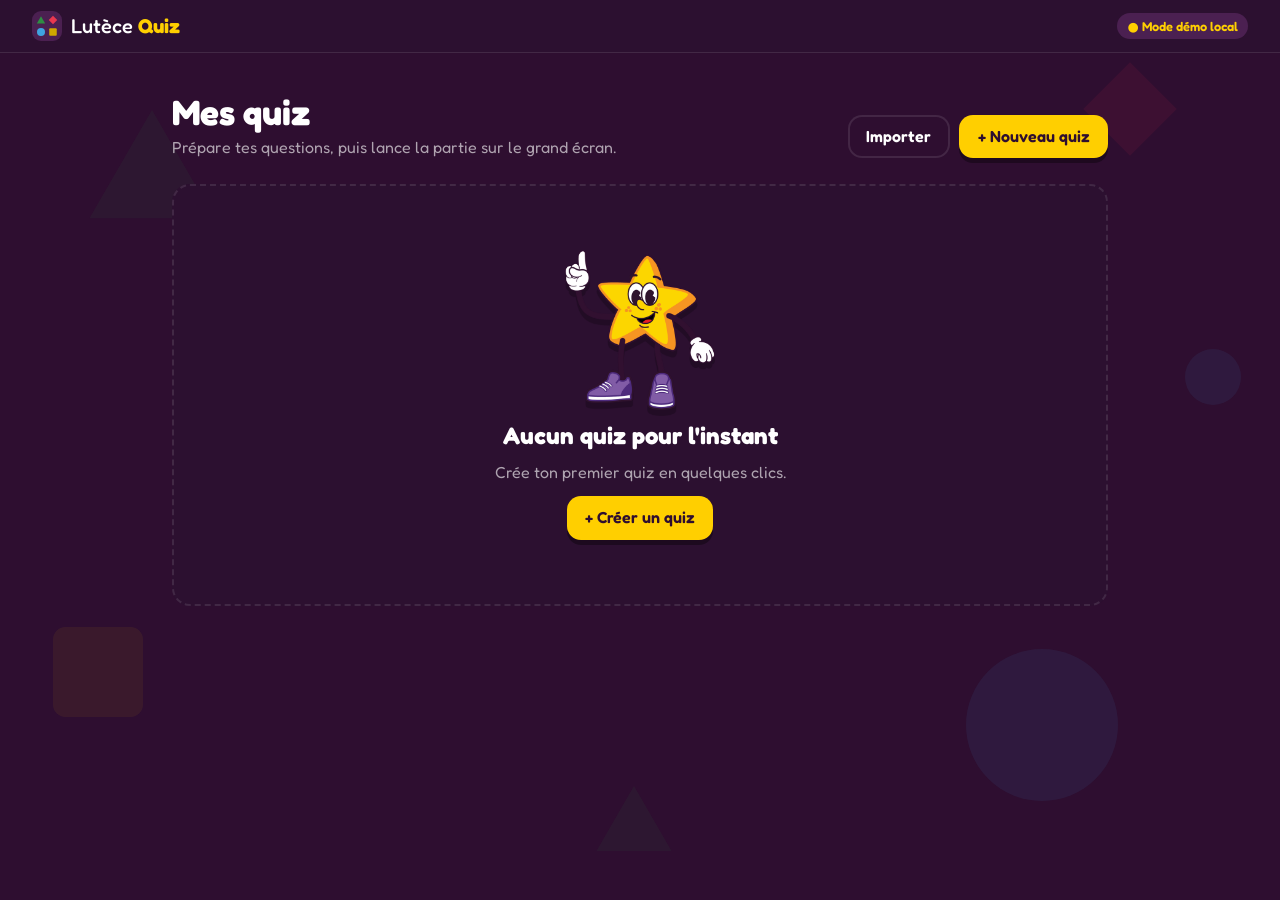
==== commit dd03882c: "Add files via upload" ====
--- a/index.html
+++ b/index.html
@@ -120,7 +120,8 @@
 .qz-band i { width: 30px; height: 30px; border-radius: 8px; display: grid; place-items: center; color: #fff; }
 .qz-band .shape { width: 15px; height: 15px; }
 .qz h3 { font-size: 1.3rem; overflow-wrap: anywhere; }
-.qz-actions { display: flex; align-items: center; gap: .4rem; margin-top: auto; padding-top: .5rem; }
+.qz-actions { display: flex; align-items: center; flex-wrap: wrap; gap: .4rem; margin-top: auto; padding-top: .5rem; }
+.qz-tools { display: flex; gap: .1rem; margin-left: auto; }
 .tag { align-self: flex-start; font-size: .78rem; font-weight: 600; padding: .25em .7em; border-radius: 99px; }
 .tag.ok { background: rgba(46, 142, 67, .25); color: #7fdc95; }
 .tag.warn { background: rgba(255, 207, 0, .15); color: var(--accent); }
@@ -264,6 +265,7 @@
 .pill { background: var(--panel-3); padding: .35em .9em; border-radius: 99px; font-weight: 600; font-size: clamp(.9rem, 1.1vw, 1.15rem); }
 .pill.gold { background: var(--accent); color: var(--accent-ink); }
 .qs-text {
+  position: relative;
   background: #fff; color: var(--bg); text-align: center; padding: .55em 1em; border-radius: 22px;
   font-size: clamp(1.5rem, 3.2vw, 3.4rem); box-shadow: var(--drop); animation: drop-in .4s cubic-bezier(.3, 1.4, .5, 1);
 }
@@ -496,6 +498,66 @@
 .net-error b { font-size: 1.3rem; }
 .net-error small { opacity: .75; overflow-wrap: anywhere; }
 
+/* aperçu */
+.preview-pill { display: inline-flex; align-items: center; gap: .4em; background: var(--c-blue); color: #fff; font-weight: 600; font-size: .9rem; padding: .3em .8em; border-radius: 99px; }
+.qnav { display: inline-flex; align-items: center; gap: .3rem; margin-left: .4rem; }
+.qnav select { max-width: 260px; font-size: .9rem; }
+.bar-l { flex-wrap: wrap; min-width: 0; }
+
+/* joueur : modifier le pseudo */
+.p-back { color: var(--ink); background: rgba(255, 255, 255, .08); margin: -.2rem 0; flex: none; }
+.link-btn { font: inherit; font-size: .9rem; font-weight: 600; color: var(--accent); background: none; border: 0; padding: 0; margin-top: .4rem; cursor: pointer; text-decoration: underline; text-underline-offset: 3px; }
+
+/* pastille points doubles */
+.x2 {
+  position: absolute; top: -.55em; right: -.35em; transform: rotate(12deg);
+  display: grid; place-items: center; width: 2.4em; height: 2.4em; border-radius: 50%;
+  background: var(--accent); color: var(--accent-ink); font-size: .55em; font-weight: 700; line-height: 1;
+  box-shadow: var(--drop); border: 4px solid var(--bg); animation: x2-pop .5s .3s cubic-bezier(.3, 1.6, .5, 1) backwards;
+}
+@keyframes x2-pop { from { transform: rotate(12deg) scale(0); } }
+.x2.sm { position: static; display: inline-grid; width: auto; height: auto; padding: .1em .5em; border-radius: 99px; border: 0; font-size: .85rem; box-shadow: none; transform: none; animation: none; margin-left: .3em; }
+
+/* enchaînement automatique */
+.auto-toggle { font: inherit; font-size: .85rem; font-weight: 600; display: inline-flex; align-items: center; gap: .45em; border: 0; background: transparent; color: var(--muted); cursor: pointer; padding: .3em .5em; border-radius: 10px; }
+.auto-toggle:hover { background: var(--panel-3); color: var(--ink); }
+.auto-toggle i { position: relative; width: 30px; height: 18px; border-radius: 99px; background: var(--panel-3); transition: background .15s; }
+.auto-toggle i::after { content: ''; position: absolute; top: 3px; left: 3px; width: 12px; height: 12px; border-radius: 50%; background: #fff; transition: transform .15s; }
+.auto-toggle.on { color: var(--ink); }
+.auto-toggle.on i { background: var(--c-green); }
+.auto-toggle.on i::after { transform: translateX(12px); }
+#go.counting { background-image: linear-gradient(90deg, rgba(0, 0, 0, .14) calc(var(--p, 0) * 100%), transparent 0); }
+.auto-cd { display: inline-grid; place-items: center; min-width: 1.6em; height: 1.6em; border-radius: 50%; background: var(--accent-ink); color: var(--accent); font-size: .85em; }
+
+/* prêts à reprendre (classement provisoire) */
+.ready-box { display: grid; justify-items: center; gap: .5rem; width: min(560px, 100%); background: var(--panel); border-radius: 18px; padding: .9rem 1.2rem; box-shadow: var(--drop); }
+.ready-count { font-size: clamp(1.1rem, 1.6vw, 1.6rem); font-weight: 600; }
+.ready-count b { color: var(--accent); font-size: 1.4em; }
+.ready-track { width: 100%; height: 12px; border-radius: 99px; background: var(--panel-3); overflow: hidden; }
+.ready-track i { display: block; height: 100%; background: var(--c-green); border-radius: 99px; transition: width .4s cubic-bezier(.3, 1.3, .5, 1); }
+.ready-wait { color: var(--muted); font-size: clamp(.9rem, 1.1vw, 1.1rem); text-align: center; }
+.ready-box.all { background: var(--c-green); animation: bounce-in .45s cubic-bezier(.3, 1.6, .5, 1); }
+.ready-box.all b { font-size: clamp(1.3rem, 2vw, 2rem); }
+.ready-btn { margin-top: .6rem; max-width: 320px; }
+.lb { gap: 1.1rem; }
+
+/* télécommande : menu joueur (grand écran) */
+.chip-p.has-remote { box-shadow: 0 0 0 3px var(--accent), var(--drop); }
+.remote-badge { display: inline-grid; place-items: center; width: 1.5em; height: 1.5em; border-radius: 50%; background: var(--accent); color: var(--accent-ink); }
+.remote-badge .ic { width: .9em; height: .9em; }
+.pmenu { position: fixed; z-index: 60; display: grid; gap: .35rem; min-width: 250px; padding: .7rem; background: var(--panel); border: 1px solid var(--line); border-radius: 16px; box-shadow: 0 16px 40px rgba(0, 0, 0, .5); animation: drop-in .2s; }
+.pmenu b { padding: .2rem .4rem .4rem; font-size: 1.05rem; }
+.pmenu button { font: inherit; font-weight: 600; display: flex; align-items: center; gap: .6rem; text-align: left; border: 0; border-radius: 10px; padding: .65rem .8rem; background: var(--panel-2); color: var(--ink); cursor: pointer; }
+.pmenu button:hover { background: var(--panel-3); }
+.pmenu button.danger { color: #ff8a9a; }
+/* télécommande : barre sur le téléphone */
+.remote-bar { position: fixed; left: 0; right: 0; bottom: 0; z-index: 20; display: flex; align-items: center; gap: .7rem; padding: .7rem .9rem calc(.7rem + env(safe-area-inset-bottom)); background: var(--panel); border-top: 2px solid var(--accent); }
+.remote-ic { display: grid; place-items: center; width: 44px; height: 44px; flex: none; border-radius: 12px; background: var(--accent); color: var(--accent-ink); }
+.remote-ic .ic { width: 24px; height: 24px; }
+.remote-bar .btn { flex: 1; font-size: 1.05rem; padding: .75em; }
+body.player.has-remote #app { padding-bottom: 76px; }
+.chip-p .remote-badge .ic { width: .9em; opacity: 1; }
+
 </style>
 </head>
 <body class="admin">
@@ -527,6 +589,8 @@
   back: ic('<path d="M15 5l-7 7 7 7"/>'),
   next: ic('<path d="M9 5l7 7-7 7"/>'),
   play: ic('<path d="M7 5v14l11-7z" fill="currentColor"/>'),
+  eye: ic('<path d="M2 12s3.6-7 10-7 10 7 10 7-3.6 7-10 7S2 12 2 12z"/><circle cx="12" cy="12" r="3"/>'),
+  remote: ic('<rect x="7" y="2" width="10" height="20" rx="3"/><circle cx="12" cy="7" r="1.8"/><path d="M10 12h4M10 15.5h4M10 19h4"/>'),
   full: ic('<path d="M4 9V4h5M20 9V4h-5M4 15v5h5M20 15v5h-5"/>')
 };
 var esc = (s) => String(s ?? "").replace(/[&<>"']/g, (c) => ({ "&": "&amp;", "<": "&lt;", ">": "&gt;", '"': "&quot;", "'": "&#39;" })[c]);
@@ -689,11 +753,11 @@
 // js/config.js
 var C = window.LUTECE_CONFIG || {};
 var FIREBASE_CONFIG = C.firebase || {};
-var LEADERBOARD_EVERY = C.leaderboardEvery || 5;
 var AVATAR_COUNT = C.avatarCount || 30;
 
 // js/net.js
-var MODE = FIREBASE_CONFIG && FIREBASE_CONFIG.databaseURL ? "firebase" : "local";
+var PREVIEW = new URLSearchParams(location.search).get("preview") === "1";
+var MODE = PREVIEW ? "preview" : FIREBASE_CONFIG && FIREBASE_CONFIG.databaseURL ? "firebase" : "local";
 
 // js/admin.js
 decor();
@@ -753,10 +817,12 @@
     <div class="qz-actions">
       <button class="btn primary sm" data-act="launch">${ICON.play} Lancer</button>
       <button class="btn sm" data-act="edit">Modifier</button>
-      <span class="spacer"></span>
-      <button class="icon-btn" data-act="dup" title="Dupliquer">${ICON.dup}</button>
-      <button class="icon-btn" data-act="export" title="Exporter (.json)">${ICON.download}</button>
-      <button class="icon-btn" data-act="del" title="Supprimer">${ICON.trash}</button>
+      <span class="qz-tools">
+        <button class="icon-btn" data-act="preview" title="Aper\xE7u (sans joueurs)">${ICON.eye}</button>
+        <button class="icon-btn" data-act="dup" title="Dupliquer">${ICON.dup}</button>
+        <button class="icon-btn" data-act="export" title="Exporter (.json)">${ICON.download}</button>
+        <button class="icon-btn" data-act="del" title="Supprimer">${ICON.trash}</button>
+      </span>
     </div>
   </article>`;
 }
@@ -800,6 +866,10 @@
   a.click();
   setTimeout(() => URL.revokeObjectURL(a.href), 2e3);
 }
+async function preview(id, q = 0) {
+  if (quiz?.id === id) await commit();
+  window.open(`host.html?quiz=${encodeURIComponent(id)}&preview=1&q=${q}`, "lutece-preview");
+}
 async function launch(id) {
   if (quiz?.id === id) await commit();
   const q = await getQuiz(id);
@@ -813,6 +883,7 @@
     <a class="btn ghost sm" href="#">${ICON.back} Mes quiz</a>
     <input class="title-input" data-f="title" value="${esc(quiz.title)}" placeholder="Titre du quiz" aria-label="Titre du quiz" maxlength="80">
     <span class="save-state" id="ss">Enregistr\xE9</span>
+    <button class="btn ghost" data-act="preview" title="Tester le quiz sans joueurs">${ICON.eye} Aper\xE7u</button>
     <button class="btn primary" data-act="launch">${ICON.play} Lancer</button>`) + `
   <main class="wrap editor">
     ${quiz.questions.map(qHTML).join("")}
@@ -833,6 +904,7 @@
       <label class="mini" title="Points">
         <select data-f="points">${POINTS.map(([v, l]) => `<option value="${v}" ${v === qq.points ? "selected" : ""}>${l}</option>`).join("")}</select></label>
       <span class="tools">
+        <button class="icon-btn" data-act="preview" title="Aper\xE7u \xE0 partir de cette question">${ICON.eye}</button>
         <button class="icon-btn" data-act="up" ${i === 0 ? "disabled" : ""} title="Monter">${ICON.up}</button>
         <button class="icon-btn" data-act="down" ${i === n - 1 ? "disabled" : ""} title="Descendre">${ICON.down}</button>
         <button class="icon-btn" data-act="dupq" title="Dupliquer">${ICON.dup}</button>
@@ -843,7 +915,7 @@
     <div class="seg media-seg">${MEDIA_TYPES.map(([t, l, ic2]) => `<button class="${mt === t ? "on" : ""}" data-act="mtype" data-type="${t}">${ic2}<span>${l}</span></button>`).join("")}</div>
     ${qq.media ? mediaHTML(qq.media, "media") : ""}
     ${mt === "video" ? `<div class="video-note">${ICON.video}<span>La vid\xE9o est lue en entier sur le grand \xE9cran, puis les r\xE9ponses s'affichent et le temps d\xE9marre.</span></div>
-    <div class="answer-media"><span class="am-label">Vid\xE9o r\xE9ponse <small class="muted">(optionnelle, propos\xE9e apr\xE8s la r\xE9v\xE9lation)</small></span>
+    <div class="answer-media"><span class="am-label">Vid\xE9o r\xE9ponse <small class="muted">(optionnelle, lue avant d'afficher les r\xE9sultats)</small></span>
       ${qq.answerMedia ? mediaHTML(qq.answerMedia, "answerMedia") : `<button class="btn sm ghost" data-act="addamedia">+ Ajouter une vid\xE9o r\xE9ponse</button>`}</div>` : ""}
     <div class="ans-head">
       <span class="muted">R\xE9ponses \xB7 coche la bonne</span>
@@ -934,6 +1006,8 @@
       return;
     case "launch":
       return launch(card ? card.dataset.id : quiz.id);
+    case "preview":
+      return preview(card ? card.dataset.id : quiz.id, i >= 0 ? i : 0);
     case "dup":
       await duplicateQuiz(await getQuiz(card.dataset.id));
       toast("Quiz dupliqu\xE9");
